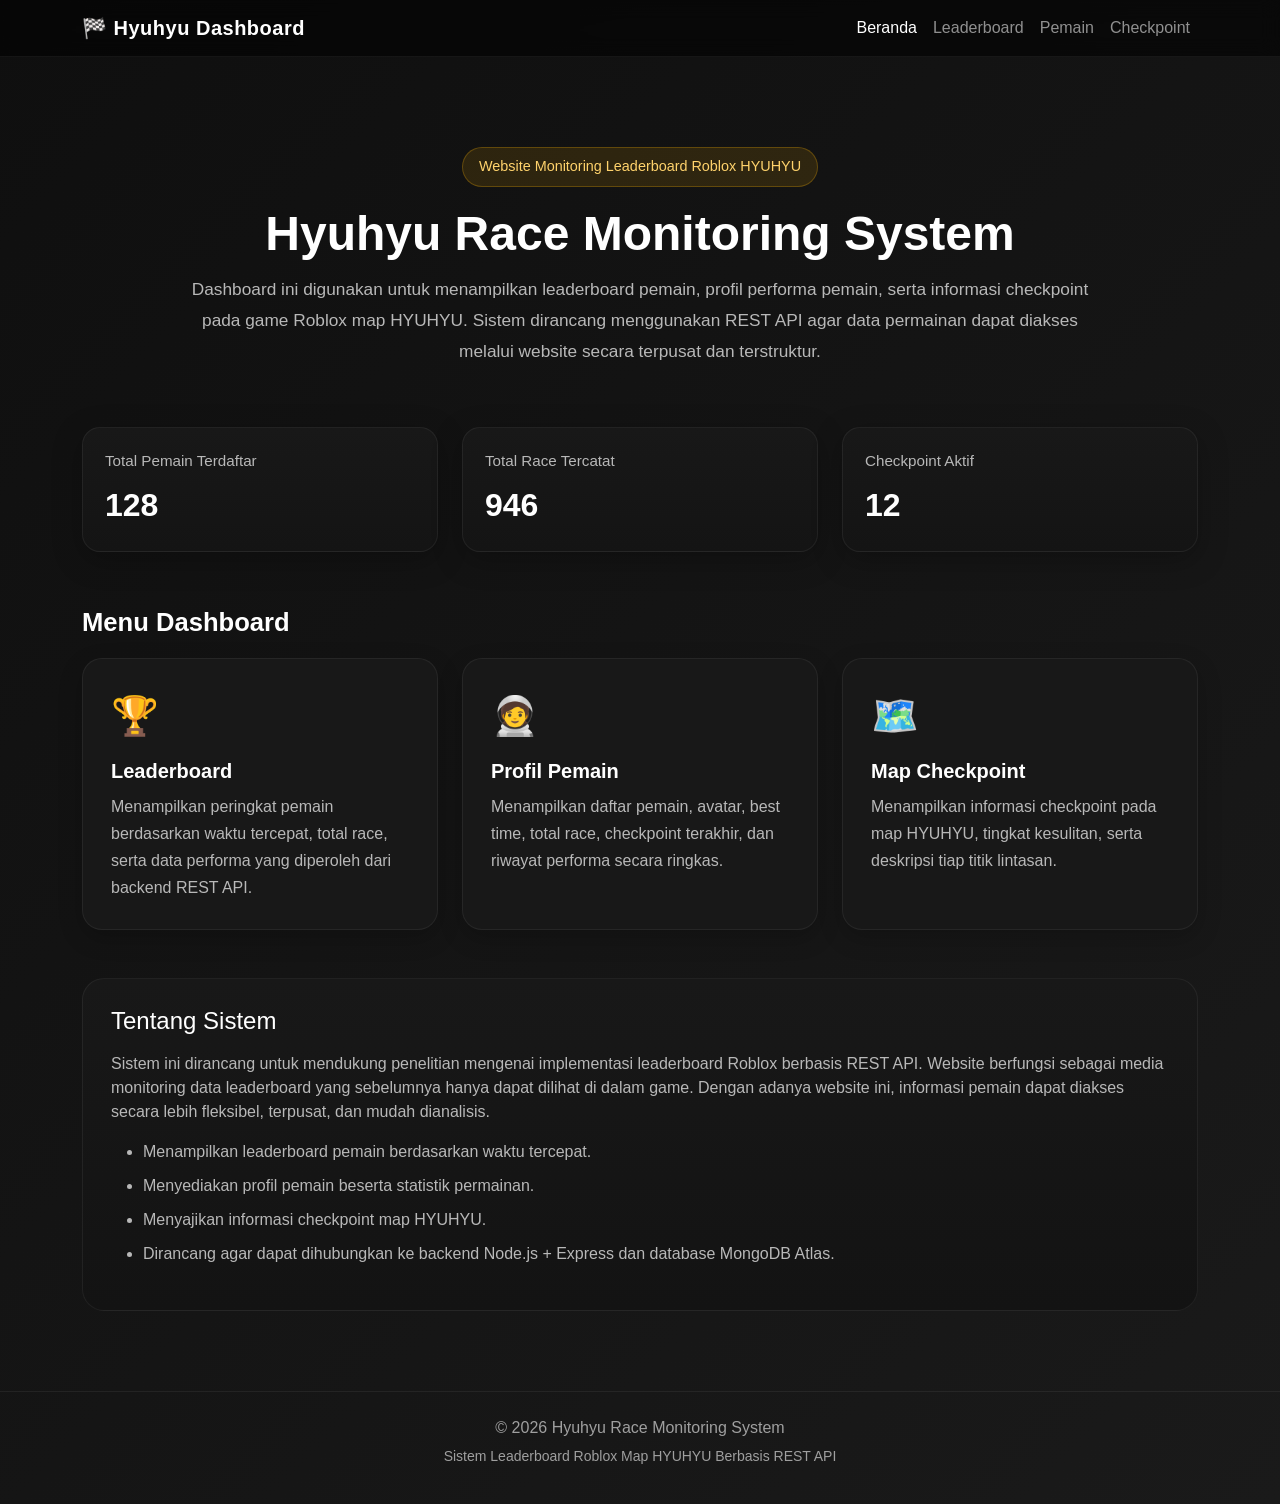
==== index.html @ 3ec593e8 "Update Hyuhyu leaderboard dashboard" ====
<!DOCTYPE html>
<html lang="id">
<head>
    <meta charset="UTF-8" />
    <meta name="viewport" content="width=device-width, initial-scale=1.0" />
    <title>Hyuhyu Dashboard</title>
    <link href="https://cdn.jsdelivr.net/npm/bootstrap@5.3.3/dist/css/bootstrap.min.css" rel="stylesheet">
    <style>
        :root{
            --bg:#0d0d0d;
            --card:#181818;
            --card-hover:#202020;
            --text:#ffffff;
            --muted:#b8b8b8;
            --line:#2c2c2c;
            --accent:#ffb400;
        }

        body{
            margin:0;
            background: linear-gradient(135deg, #0f0f0f, #1a1a1a);
            color:var(--text);
            font-family:'Segoe UI', Tahoma, Geneva, Verdana, sans-serif;
            min-height:100vh;
        }

        .navbar-custom{
            background: rgba(0,0,0,0.55);
            backdrop-filter: blur(10px);
            border-bottom:1px solid rgba(255,255,255,0.06);
        }

        .navbar-brand{
            font-weight:700;
            letter-spacing:.5px;
        }

        .hero-section{
            padding:90px 20px 40px;
            text-align:center;
        }

        .hero-badge{
            display:inline-block;
            background:rgba(255,180,0,0.12);
            color:#ffd36c;
            border:1px solid rgba(255,180,0,0.25);
            border-radius:999px;
            padding:8px 16px;
            font-size:.9rem;
            margin-bottom:18px;
        }

        .hero-title{
            font-size:3rem;
            font-weight:800;
            margin-bottom:12px;
        }

        .hero-subtitle{
            max-width:900px;
            margin:0 auto;
            color:var(--muted);
            font-size:1.08rem;
            line-height:1.8;
        }

        .stats-section{
            padding:20px;
        }

        .stat-card{
            background:linear-gradient(180deg, #181818, #141414);
            border:1px solid rgba(255,255,255,0.06);
            border-radius:18px;
            padding:22px;
            height:100%;
            box-shadow:0 8px 30px rgba(0,0,0,0.25);
        }

        .stat-label{
            color:var(--muted);
            font-size:.95rem;
        }

        .stat-value{
            font-size:2rem;
            font-weight:800;
            margin-top:8px;
        }

        .menu-section{
            padding:35px 20px 20px;
        }

        .section-title{
            font-size:1.6rem;
            font-weight:700;
            margin-bottom:20px;
        }

        .menu-card{
            background: var(--card);
            border:1px solid rgba(255,255,255,0.06);
            border-radius:20px;
            padding:28px;
            transition:all .25s ease;
            height:100%;
            color:var(--text);
            text-decoration:none;
            display:block;
            box-shadow:0 8px 24px rgba(0,0,0,0.2);
        }

        .menu-card:hover{
            transform:translateY(-6px);
            background:var(--card-hover);
            border-color:rgba(255,255,255,0.12);
        }

        .menu-icon{
            font-size:2.4rem;
            margin-bottom:14px;
        }

        .menu-card h4{
            font-size:1.25rem;
            font-weight:700;
            margin-bottom:10px;
        }

        .menu-card p{
            color:var(--muted);
            margin:0;
            line-height:1.7;
        }

        .highlight-box{
            margin-top:40px;
            background:linear-gradient(180deg, #181818, #131313);
            border:1px solid rgba(255,255,255,0.06);
            border-radius:22px;
            padding:28px;
        }

        .highlight-list li{
            margin-bottom:10px;
            color:var(--muted);
        }

        .footer{
            margin-top:60px;
            border-top:1px solid rgba(255,255,255,0.06);
            text-align:center;
            color:#9f9f9f;
            padding:24px 20px 36px;
        }

        .small-muted{
            color:var(--muted);
        }
    </style>
</head>
<body>

    <nav class="navbar navbar-expand-lg navbar-dark navbar-custom">
        <div class="container">
            <a class="navbar-brand" href="index.html">🏁 Hyuhyu Dashboard</a>
            <button class="navbar-toggler" type="button" data-bs-toggle="collapse" data-bs-target="#navMenu">
                <span class="navbar-toggler-icon"></span>
            </button>

            <div class="collapse navbar-collapse" id="navMenu">
                <ul class="navbar-nav ms-auto">
                    <li class="nav-item"><a class="nav-link active" href="index.html">Beranda</a></li>
                    <li class="nav-item"><a class="nav-link" href="/website/leaderboard.html">Leaderboard</a></li>
                    <li class="nav-item"><a class="nav-link" href="players.html">Pemain</a></li>
                    <li class="nav-item"><a class="nav-link" href="map-checkpoint.html">Checkpoint</a></li>
                </ul>
            </div>
        </div>
    </nav>

    <section class="hero-section">
        <div class="container">
            <div class="hero-badge">Website Monitoring Leaderboard Roblox HYUHYU</div>
            <h1 class="hero-title">Hyuhyu Race Monitoring System</h1>
            <p class="hero-subtitle">
                Dashboard ini digunakan untuk menampilkan leaderboard pemain, profil performa pemain, 
                serta informasi checkpoint pada game Roblox map HYUHYU. Sistem dirancang menggunakan 
                REST API agar data permainan dapat diakses melalui website secara terpusat dan terstruktur.
            </p>
        </div>
    </section>

    <section class="stats-section">
        <div class="container">
            <div class="row g-4">
                <div class="col-md-4">
                    <div class="stat-card">
                        <div class="stat-label">Total Pemain Terdaftar</div>
                        <div class="stat-value" id="statPlayers">128</div>
                    </div>
                </div>
                <div class="col-md-4">
                    <div class="stat-card">
                        <div class="stat-label">Total Race Tercatat</div>
                        <div class="stat-value" id="statRaces">946</div>
                    </div>
                </div>
                <div class="col-md-4">
                    <div class="stat-card">
                        <div class="stat-label">Checkpoint Aktif</div>
                        <div class="stat-value" id="statCheckpoints">12</div>
                    </div>
                </div>
            </div>
        </div>
    </section>

    <section class="menu-section">
        <div class="container">
            <h2 class="section-title">Menu Dashboard</h2>

            <div class="row g-4">
                <div class="col-md-4">
                    <a href="leaderboard.html" class="menu-card">
                        <div class="menu-icon">🏆</div>
                        <h4>Leaderboard</h4>
                        <p>
                            Menampilkan peringkat pemain berdasarkan waktu tercepat, total race,
                            serta data performa yang diperoleh dari backend REST API.
                        </p>
                    </a>
                </div>

                <div class="col-md-4">
                    <a href="players.html" class="menu-card">
                        <div class="menu-icon">🧑‍🚀</div>
                        <h4>Profil Pemain</h4>
                        <p>
                            Menampilkan daftar pemain, avatar, best time, total race,
                            checkpoint terakhir, dan riwayat performa secara ringkas.
                        </p>
                    </a>
                </div>

                <div class="col-md-4">
                    <a href="map-checkpoint.html" class="menu-card">
                        <div class="menu-icon">🗺️</div>
                        <h4>Map Checkpoint</h4>
                        <p>
                            Menampilkan informasi checkpoint pada map HYUHYU,
                            tingkat kesulitan, serta deskripsi tiap titik lintasan.
                        </p>
                    </a>
                </div>
            </div>

            <div class="highlight-box mt-5">
                <h4 class="mb-3">Tentang Sistem</h4>
                <p class="small-muted">
                    Sistem ini dirancang untuk mendukung penelitian mengenai implementasi leaderboard Roblox 
                    berbasis REST API. Website berfungsi sebagai media monitoring data leaderboard yang 
                    sebelumnya hanya dapat dilihat di dalam game. Dengan adanya website ini, informasi pemain 
                    dapat diakses secara lebih fleksibel, terpusat, dan mudah dianalisis.
                </p>

                <ul class="highlight-list mt-3">
                    <li>Menampilkan leaderboard pemain berdasarkan waktu tercepat.</li>
                    <li>Menyediakan profil pemain beserta statistik permainan.</li>
                    <li>Menyajikan informasi checkpoint map HYUHYU.</li>
                    <li>Dirancang agar dapat dihubungkan ke backend Node.js + Express dan database MongoDB Atlas.</li>
                </ul>
            </div>
        </div>
    </section>

    <footer class="footer">
        <p class="mb-1">© 2026 Hyuhyu Race Monitoring System</p>
        <small>Sistem Leaderboard Roblox Map HYUHYU Berbasis REST API</small>
    </footer>

    <script>
        // Dummy statistik awal.
        // Nanti bisa diganti fetch API:
        // GET /api/dashboard/stats

        const dashboardStats = {
            totalPlayers: 128,
            totalRaces: 946,
            totalCheckpoints: 12
        };

        document.getElementById("statPlayers").textContent = dashboardStats.totalPlayers;
        document.getElementById("statRaces").textContent = dashboardStats.totalRaces;
        document.getElementById("statCheckpoints").textContent = dashboardStats.totalCheckpoints;
    </script>
    <script src="https://cdn.jsdelivr.net/npm/bootstrap@5.3.3/dist/js/bootstrap.bundle.min.js"></script>
</body>
</html>
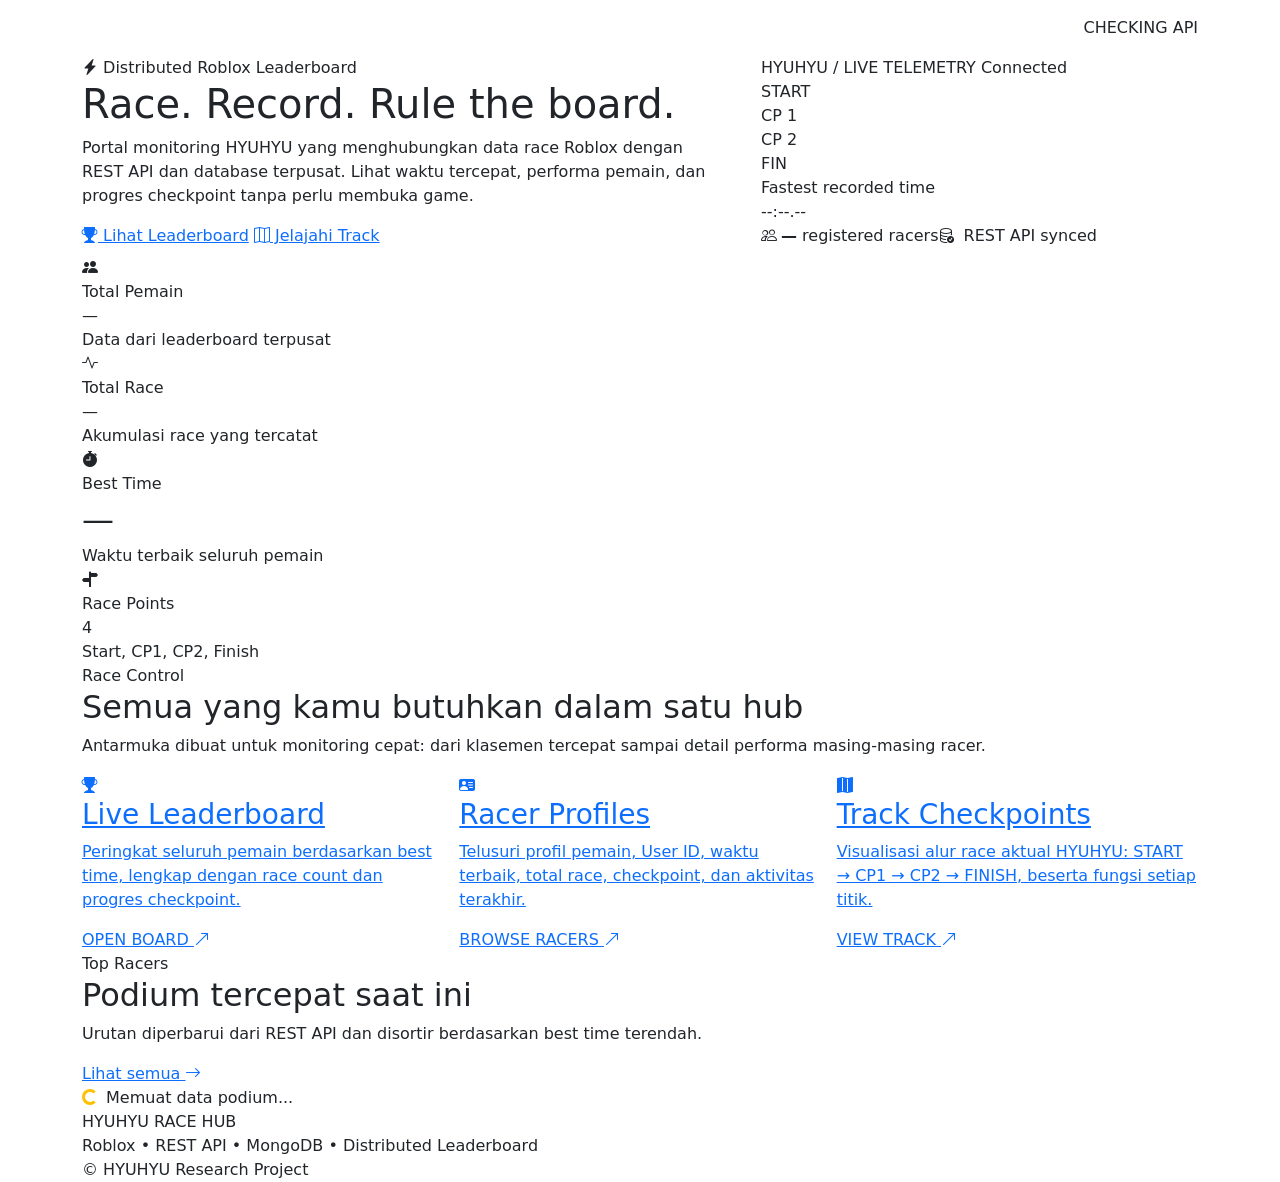
==== commit 4aea4a9c: "Add files via upload" ====
--- a/index.html
+++ b/index.html
@@ -1,301 +1,123 @@
-<!DOCTYPE html>
+<!doctype html>
 <html lang="id">
 <head>
-    <meta charset="UTF-8" />
-    <meta name="viewport" content="width=device-width, initial-scale=1.0" />
-    <title>Hyuhyu Dashboard</title>
-    <link href="https://cdn.jsdelivr.net/npm/bootstrap@5.3.3/dist/css/bootstrap.min.css" rel="stylesheet">
-    <style>
-        :root{
-            --bg:#0d0d0d;
-            --card:#181818;
-            --card-hover:#202020;
-            --text:#ffffff;
-            --muted:#b8b8b8;
-            --line:#2c2c2c;
-            --accent:#ffb400;
-        }
-
-        body{
-            margin:0;
-            background: linear-gradient(135deg, #0f0f0f, #1a1a1a);
-            color:var(--text);
-            font-family:'Segoe UI', Tahoma, Geneva, Verdana, sans-serif;
-            min-height:100vh;
-        }
-
-        .navbar-custom{
-            background: rgba(0,0,0,0.55);
-            backdrop-filter: blur(10px);
-            border-bottom:1px solid rgba(255,255,255,0.06);
-        }
-
-        .navbar-brand{
-            font-weight:700;
-            letter-spacing:.5px;
-        }
-
-        .hero-section{
-            padding:90px 20px 40px;
-            text-align:center;
-        }
-
-        .hero-badge{
-            display:inline-block;
-            background:rgba(255,180,0,0.12);
-            color:#ffd36c;
-            border:1px solid rgba(255,180,0,0.25);
-            border-radius:999px;
-            padding:8px 16px;
-            font-size:.9rem;
-            margin-bottom:18px;
-        }
-
-        .hero-title{
-            font-size:3rem;
-            font-weight:800;
-            margin-bottom:12px;
-        }
-
-        .hero-subtitle{
-            max-width:900px;
-            margin:0 auto;
-            color:var(--muted);
-            font-size:1.08rem;
-            line-height:1.8;
-        }
-
-        .stats-section{
-            padding:20px;
-        }
-
-        .stat-card{
-            background:linear-gradient(180deg, #181818, #141414);
-            border:1px solid rgba(255,255,255,0.06);
-            border-radius:18px;
-            padding:22px;
-            height:100%;
-            box-shadow:0 8px 30px rgba(0,0,0,0.25);
-        }
-
-        .stat-label{
-            color:var(--muted);
-            font-size:.95rem;
-        }
-
-        .stat-value{
-            font-size:2rem;
-            font-weight:800;
-            margin-top:8px;
-        }
-
-        .menu-section{
-            padding:35px 20px 20px;
-        }
-
-        .section-title{
-            font-size:1.6rem;
-            font-weight:700;
-            margin-bottom:20px;
-        }
-
-        .menu-card{
-            background: var(--card);
-            border:1px solid rgba(255,255,255,0.06);
-            border-radius:20px;
-            padding:28px;
-            transition:all .25s ease;
-            height:100%;
-            color:var(--text);
-            text-decoration:none;
-            display:block;
-            box-shadow:0 8px 24px rgba(0,0,0,0.2);
-        }
-
-        .menu-card:hover{
-            transform:translateY(-6px);
-            background:var(--card-hover);
-            border-color:rgba(255,255,255,0.12);
-        }
-
-        .menu-icon{
-            font-size:2.4rem;
-            margin-bottom:14px;
-        }
-
-        .menu-card h4{
-            font-size:1.25rem;
-            font-weight:700;
-            margin-bottom:10px;
-        }
-
-        .menu-card p{
-            color:var(--muted);
-            margin:0;
-            line-height:1.7;
-        }
-
-        .highlight-box{
-            margin-top:40px;
-            background:linear-gradient(180deg, #181818, #131313);
-            border:1px solid rgba(255,255,255,0.06);
-            border-radius:22px;
-            padding:28px;
-        }
-
-        .highlight-list li{
-            margin-bottom:10px;
-            color:var(--muted);
-        }
-
-        .footer{
-            margin-top:60px;
-            border-top:1px solid rgba(255,255,255,0.06);
-            text-align:center;
-            color:#9f9f9f;
-            padding:24px 20px 36px;
-        }
-
-        .small-muted{
-            color:var(--muted);
-        }
-    </style>
+  <meta charset="utf-8">
+  <meta name="viewport" content="width=device-width,initial-scale=1">
+  <meta name="theme-color" content="#080a0f">
+  <title>HYUHYU Race Hub</title>
+  <link rel="preconnect" href="https://fonts.googleapis.com">
+  <link rel="preconnect" href="https://fonts.gstatic.com" crossorigin>
+  <link href="https://cdn.jsdelivr.net/npm/bootstrap@5.3.3/dist/css/bootstrap.min.css" rel="stylesheet">
+  <link href="https://cdn.jsdelivr.net/npm/bootstrap-icons@1.11.3/font/bootstrap-icons.min.css" rel="stylesheet">
+  <link href="assets/styles.css" rel="stylesheet">
 </head>
 <body>
+<nav class="site-nav navbar navbar-expand-lg navbar-dark">
+  <div class="container">
+    <a class="navbar-brand" href="index.html">
+      <span class="brand-mark"><i class="bi bi-flag-fill"></i></span>
+      <span class="brand-copy"><span class="brand-title">HYUHYU</span><span class="brand-sub">Race Hub</span></span>
+    </a>
+    <button class="navbar-toggler border-0 shadow-none" type="button" data-bs-toggle="collapse" data-bs-target="#mainNav"><span class="navbar-toggler-icon"></span></button>
+    <div class="collapse navbar-collapse" id="mainNav">
+      <ul class="navbar-nav ms-auto me-lg-3 gap-lg-1">
+        <li class="nav-item"><a data-nav class="nav-link" href="index.html">Beranda</a></li>
+        <li class="nav-item"><a data-nav class="nav-link" href="leaderboard.html">Leaderboard</a></li>
+        <li class="nav-item"><a data-nav class="nav-link" href="players.html">Pemain</a></li>
+        <li class="nav-item"><a data-nav class="nav-link" href="map-checkpoint.html">Checkpoint</a></li>
+      </ul>
+      <div class="status-pill" data-api-status><span class="status-dot"></span><span data-status-label>CHECKING API</span></div>
+    </div>
+  </div>
+</nav>
 
-    <nav class="navbar navbar-expand-lg navbar-dark navbar-custom">
-        <div class="container">
-            <a class="navbar-brand" href="index.html">🏁 Hyuhyu Dashboard</a>
-            <button class="navbar-toggler" type="button" data-bs-toggle="collapse" data-bs-target="#navMenu">
-                <span class="navbar-toggler-icon"></span>
-            </button>
+<header class="hero">
+  <div class="container">
+    <div class="row align-items-center g-5">
+      <div class="col-lg-7">
+        <span class="eyebrow"><i class="bi bi-lightning-charge-fill"></i> Distributed Roblox Leaderboard</span>
+        <h1 class="hero-title">Race. Record. <span class="accent-text">Rule the board.</span></h1>
+        <p class="hero-lead">Portal monitoring HYUHYU yang menghubungkan data race Roblox dengan REST API dan database terpusat. Lihat waktu tercepat, performa pemain, dan progres checkpoint tanpa perlu membuka game.</p>
+        <div class="hero-actions">
+          <a class="btn-race" href="leaderboard.html"><i class="bi bi-trophy-fill"></i> Lihat Leaderboard</a>
+          <a class="btn-ghost" href="map-checkpoint.html"><i class="bi bi-map"></i> Jelajahi Track</a>
+        </div>
+      </div>
+      <div class="col-lg-5">
+        <div class="hero-console">
+          <div class="console-top"><span class="console-label">HYUHYU / LIVE TELEMETRY</span><span class="console-live"><span></span> Connected</span></div>
+          <div class="race-route">
+            <div class="route-row"><div class="route-node active">START</div><div class="route-line"></div><div class="route-node">CP 1</div><div class="route-line"></div><div class="route-node">CP 2</div><div class="route-line"></div><div class="route-node finish">FIN</div></div>
+          </div>
+          <div class="lap-display">
+            <div class="lap-label">Fastest recorded time</div>
+            <div class="lap-time" id="heroBestTime">--:--.--</div>
+            <div class="lap-meta"><span><i class="bi bi-people me-1"></i><strong id="heroPlayers">—</strong> registered racers</span><span><i class="bi bi-database-check me-1"></i> REST API synced</span></div>
+          </div>
+        </div>
+      </div>
+    </div>
+  </div>
+</header>
 
-            <div class="collapse navbar-collapse" id="navMenu">
-                <ul class="navbar-nav ms-auto">
-                    <li class="nav-item"><a class="nav-link active" href="index.html">Beranda</a></li>
-                    <li class="nav-item"><a class="nav-link" href="/website/leaderboard.html">Leaderboard</a></li>
-                    <li class="nav-item"><a class="nav-link" href="players.html">Pemain</a></li>
-                    <li class="nav-item"><a class="nav-link" href="map-checkpoint.html">Checkpoint</a></li>
-                </ul>
-            </div>
-        </div>
-    </nav>
+<section class="section pt-2">
+  <div class="container">
+    <div class="stats-grid">
+      <div class="stat-card"><div class="stat-icon"><i class="bi bi-people-fill"></i></div><div class="stat-label">Total Pemain</div><div class="stat-value" id="statPlayers">—</div><div class="stat-foot">Data dari leaderboard terpusat</div></div>
+      <div class="stat-card"><div class="stat-icon"><i class="bi bi-activity"></i></div><div class="stat-label">Total Race</div><div class="stat-value" id="statRaces">—</div><div class="stat-foot">Akumulasi race yang tercatat</div></div>
+      <div class="stat-card"><div class="stat-icon"><i class="bi bi-stopwatch-fill"></i></div><div class="stat-label">Best Time</div><div class="stat-value" id="statBestTime" style="font-size:2rem">—</div><div class="stat-foot">Waktu terbaik seluruh pemain</div></div>
+      <div class="stat-card"><div class="stat-icon"><i class="bi bi-signpost-split-fill"></i></div><div class="stat-label">Race Points</div><div class="stat-value">4</div><div class="stat-foot">Start, CP1, CP2, Finish</div></div>
+    </div>
+  </div>
+</section>
 
-    <section class="hero-section">
-        <div class="container">
-            <div class="hero-badge">Website Monitoring Leaderboard Roblox HYUHYU</div>
-            <h1 class="hero-title">Hyuhyu Race Monitoring System</h1>
-            <p class="hero-subtitle">
-                Dashboard ini digunakan untuk menampilkan leaderboard pemain, profil performa pemain, 
-                serta informasi checkpoint pada game Roblox map HYUHYU. Sistem dirancang menggunakan 
-                REST API agar data permainan dapat diakses melalui website secara terpusat dan terstruktur.
-            </p>
-        </div>
-    </section>
+<section class="section">
+  <div class="container">
+    <div class="section-head">
+      <div><div class="section-kicker">Race Control</div><h2 class="section-title">Semua yang kamu butuhkan dalam satu hub</h2><p class="section-copy">Antarmuka dibuat untuk monitoring cepat: dari klasemen tercepat sampai detail performa masing-masing racer.</p></div>
+    </div>
+    <div class="row g-3">
+      <div class="col-md-4"><a href="leaderboard.html" class="feature-card"><div class="feature-icon"><i class="bi bi-trophy-fill"></i></div><h3>Live Leaderboard</h3><p>Peringkat seluruh pemain berdasarkan best time, lengkap dengan race count dan progres checkpoint.</p><div class="feature-arrow">OPEN BOARD <i class="bi bi-arrow-up-right"></i></div></a></div>
+      <div class="col-md-4"><a href="players.html" class="feature-card"><div class="feature-icon"><i class="bi bi-person-vcard-fill"></i></div><h3>Racer Profiles</h3><p>Telusuri profil pemain, User ID, waktu terbaik, total race, checkpoint, dan aktivitas terakhir.</p><div class="feature-arrow">BROWSE RACERS <i class="bi bi-arrow-up-right"></i></div></a></div>
+      <div class="col-md-4"><a href="map-checkpoint.html" class="feature-card"><div class="feature-icon"><i class="bi bi-map-fill"></i></div><h3>Track Checkpoints</h3><p>Visualisasi alur race aktual HYUHYU: START → CP1 → CP2 → FINISH, beserta fungsi setiap titik.</p><div class="feature-arrow">VIEW TRACK <i class="bi bi-arrow-up-right"></i></div></a></div>
+    </div>
+  </div>
+</section>
 
-    <section class="stats-section">
-        <div class="container">
-            <div class="row g-4">
-                <div class="col-md-4">
-                    <div class="stat-card">
-                        <div class="stat-label">Total Pemain Terdaftar</div>
-                        <div class="stat-value" id="statPlayers">128</div>
-                    </div>
-                </div>
-                <div class="col-md-4">
-                    <div class="stat-card">
-                        <div class="stat-label">Total Race Tercatat</div>
-                        <div class="stat-value" id="statRaces">946</div>
-                    </div>
-                </div>
-                <div class="col-md-4">
-                    <div class="stat-card">
-                        <div class="stat-label">Checkpoint Aktif</div>
-                        <div class="stat-value" id="statCheckpoints">12</div>
-                    </div>
-                </div>
-            </div>
-        </div>
-    </section>
+<section class="section pt-0">
+  <div class="container">
+    <div class="section-head"><div><div class="section-kicker">Top Racers</div><h2 class="section-title">Podium tercepat saat ini</h2><p class="section-copy">Urutan diperbarui dari REST API dan disortir berdasarkan best time terendah.</p></div><a href="leaderboard.html" class="btn-ghost">Lihat semua <i class="bi bi-arrow-right"></i></a></div>
+    <div class="row g-3" id="homePodium"><div class="col-12"><div class="empty-state"><div class="spinner-border spinner-border-sm text-warning me-2"></div>Memuat data podium...</div></div></div>
+  </div>
+</section>
 
-    <section class="menu-section">
-        <div class="container">
-            <h2 class="section-title">Menu Dashboard</h2>
+<footer><div class="container"><div class="footer-row"><div><div class="footer-brand">HYUHYU RACE HUB</div><div>Roblox • REST API • MongoDB • Distributed Leaderboard</div></div><div>© <span data-year></span> HYUHYU Research Project</div></div></div></footer>
 
-            <div class="row g-4">
-                <div class="col-md-4">
-                    <a href="leaderboard.html" class="menu-card">
-                        <div class="menu-icon">🏆</div>
-                        <h4>Leaderboard</h4>
-                        <p>
-                            Menampilkan peringkat pemain berdasarkan waktu tercepat, total race,
-                            serta data performa yang diperoleh dari backend REST API.
-                        </p>
-                    </a>
-                </div>
-
-                <div class="col-md-4">
-                    <a href="players.html" class="menu-card">
-                        <div class="menu-icon">🧑‍🚀</div>
-                        <h4>Profil Pemain</h4>
-                        <p>
-                            Menampilkan daftar pemain, avatar, best time, total race,
-                            checkpoint terakhir, dan riwayat performa secara ringkas.
-                        </p>
-                    </a>
-                </div>
-
-                <div class="col-md-4">
-                    <a href="map-checkpoint.html" class="menu-card">
-                        <div class="menu-icon">🗺️</div>
-                        <h4>Map Checkpoint</h4>
-                        <p>
-                            Menampilkan informasi checkpoint pada map HYUHYU,
-                            tingkat kesulitan, serta deskripsi tiap titik lintasan.
-                        </p>
-                    </a>
-                </div>
-            </div>
-
-            <div class="highlight-box mt-5">
-                <h4 class="mb-3">Tentang Sistem</h4>
-                <p class="small-muted">
-                    Sistem ini dirancang untuk mendukung penelitian mengenai implementasi leaderboard Roblox 
-                    berbasis REST API. Website berfungsi sebagai media monitoring data leaderboard yang 
-                    sebelumnya hanya dapat dilihat di dalam game. Dengan adanya website ini, informasi pemain 
-                    dapat diakses secara lebih fleksibel, terpusat, dan mudah dianalisis.
-                </p>
-
-                <ul class="highlight-list mt-3">
-                    <li>Menampilkan leaderboard pemain berdasarkan waktu tercepat.</li>
-                    <li>Menyediakan profil pemain beserta statistik permainan.</li>
-                    <li>Menyajikan informasi checkpoint map HYUHYU.</li>
-                    <li>Dirancang agar dapat dihubungkan ke backend Node.js + Express dan database MongoDB Atlas.</li>
-                </ul>
-            </div>
-        </div>
-    </section>
-
-    <footer class="footer">
-        <p class="mb-1">© 2026 Hyuhyu Race Monitoring System</p>
-        <small>Sistem Leaderboard Roblox Map HYUHYU Berbasis REST API</small>
-    </footer>
-
-    <script>
-        // Dummy statistik awal.
-        // Nanti bisa diganti fetch API:
-        // GET /api/dashboard/stats
-
-        const dashboardStats = {
-            totalPlayers: 128,
-            totalRaces: 946,
-            totalCheckpoints: 12
-        };
-
-        document.getElementById("statPlayers").textContent = dashboardStats.totalPlayers;
-        document.getElementById("statRaces").textContent = dashboardStats.totalRaces;
-        document.getElementById("statCheckpoints").textContent = dashboardStats.totalCheckpoints;
-    </script>
-    <script src="https://cdn.jsdelivr.net/npm/bootstrap@5.3.3/dist/js/bootstrap.bundle.min.js"></script>
+<script src="https://cdn.jsdelivr.net/npm/bootstrap@5.3.3/dist/js/bootstrap.bundle.min.js"></script>
+<script src="assets/app.js"></script>
+<script>
+  const homeCard = (p, i) => {
+    const cls = ['first','second','third'][i];
+    const medal = ['🥇','🥈','🥉'][i];
+    return `<div class="col-md-4"><div class="podium-card ${cls}"><div class="podium-rank">RANK ${i+1}</div><div class="podium-medal">${medal}</div><img class="player-avatar" src="${HYUHYU.avatarUrl(p.playerId)}" alt="${HYUHYU.escapeHTML(p.username)}"><div class="podium-name">${HYUHYU.escapeHTML(p.username)}</div><div class="podium-time">${HYUHYU.formatTime(p.bestTime)}</div><div class="podium-sub">${p.totalRace} race tercatat</div></div></div>`;
+  };
+  async function loadHome(){
+    try{
+      const [players, stats] = await Promise.all([HYUHYU.getPlayers(true), HYUHYU.getStats(true)]);
+      HYUHYU.setStatus(true);
+      HYUHYU.animateNumber(document.getElementById('statPlayers'), stats.totalPlayer ?? players.length);
+      HYUHYU.animateNumber(document.getElementById('statRaces'), stats.totalRace ?? players.reduce((s,p)=>s+p.totalRace,0));
+      document.getElementById('statBestTime').textContent = HYUHYU.formatTime(stats.bestTime ?? players[0]?.bestTime);
+      document.getElementById('heroBestTime').textContent = HYUHYU.formatTime(stats.bestTime ?? players[0]?.bestTime);
+      document.getElementById('heroPlayers').textContent = Number(stats.totalPlayer ?? players.length).toLocaleString('id-ID');
+      document.getElementById('homePodium').innerHTML = players.slice(0,3).map(homeCard).join('') || '<div class="col-12"><div class="empty-state">Belum ada data pemain.</div></div>';
+    }catch(e){
+      HYUHYU.setStatus(false);
+      document.getElementById('homePodium').innerHTML = '<div class="col-12"><div class="empty-state"><div class="empty-icon"><i class="bi bi-cloud-slash"></i></div>REST API belum dapat diakses. Data akan muncul saat koneksi kembali tersedia.</div></div>';
+    }
+  }
+  loadHome();
+  setInterval(loadHome, 15000);
+</script>
 </body>
-</html>+</html>
